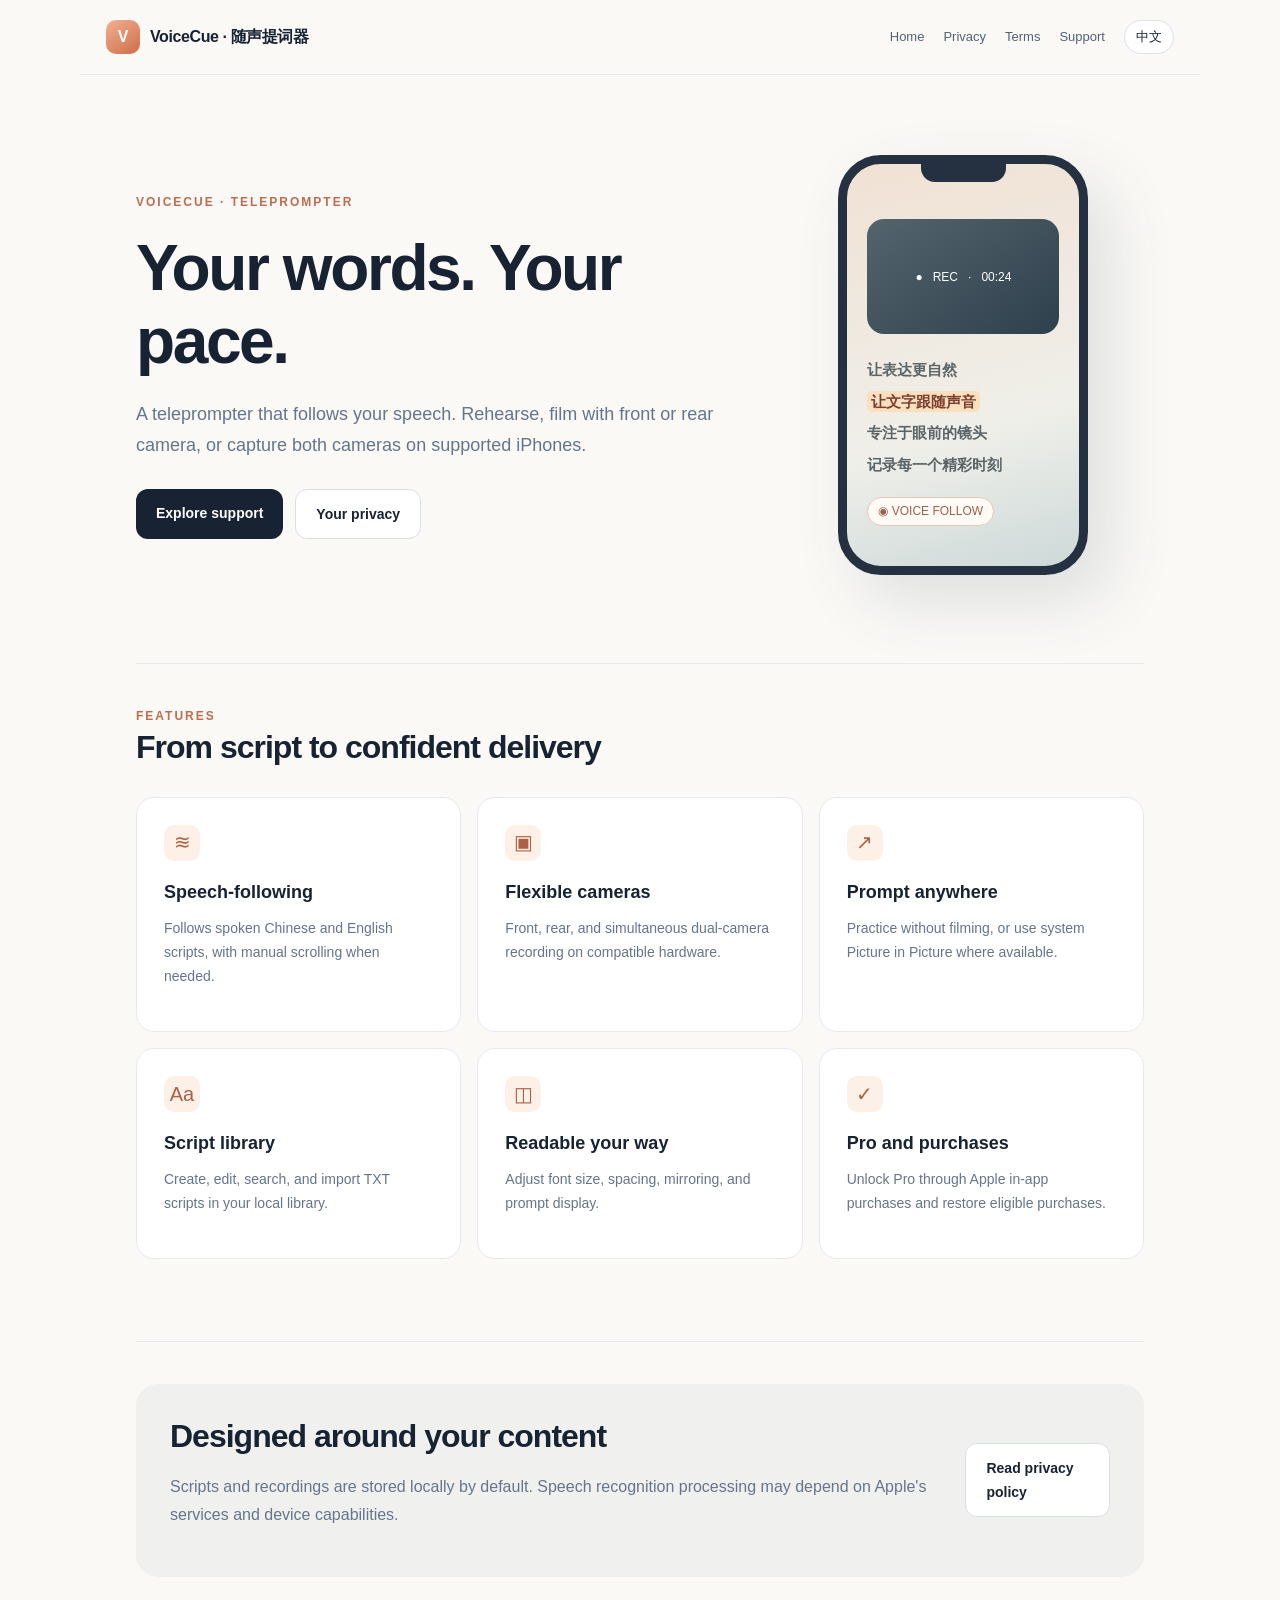
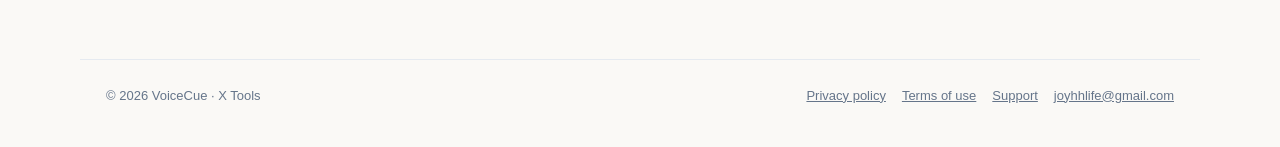
==== voicecue/index.html @ f53d636e "Add VoiceCue bilingual website: voicecue/index.html" ====
<!doctype html><html lang="zh-CN"><head><meta charset="utf-8"><meta name="viewport" content="width=device-width, initial-scale=1"><meta name="description" content="Speech-following teleprompter with front, rear and dual camera capture. iPhone iOS app."><meta name="theme-color" content="#faf9f6"><title>随声提词器 / VoiceCue · VoiceCue</title><style>:root{color-scheme:light;--ink:#172232;--muted:#65758a;--line:#e5eaf0;--accent:#db784c;--bg:#faf9f6}*{box-sizing:border-box}html{scroll-behavior:smooth}body{margin:0;background:var(--bg);color:var(--ink);font-family:-apple-system,BlinkMacSystemFont,"SF Pro Display","Helvetica Neue","PingFang SC",sans-serif;line-height:1.72}a{color:inherit}nav{max-width:1120px;margin:auto;padding:20px 26px;display:flex;justify-content:space-between;align-items:center;gap:18px;border-bottom:1px solid var(--line)}.brand{font-weight:750;text-decoration:none;letter-spacing:-.4px;display:flex;gap:10px;align-items:center}.logo{width:34px;height:34px;background:linear-gradient(145deg,#f1b18f,#ce6d4b);border-radius:10px;display:grid;place-items:center;color:#fff;font-weight:800}.navlinks{display:flex;align-items:center;gap:19px;flex-wrap:wrap;font-size:13px;color:#526276}.navlinks a{text-decoration:none}.navlinks a:hover,.links a:hover{text-decoration:underline}button{font:inherit;cursor:pointer}.lang{border:1px solid #dce2e9;border-radius:99px;background:white;padding:5px 11px;color:var(--ink)}main{max-width:1060px;margin:auto;padding:0 26px}.hero{display:grid;grid-template-columns:1.25fr .75fr;align-items:center;gap:45px;padding:80px 0 88px}.eyebrow{text-transform:uppercase;letter-spacing:2px;font-size:12px;font-weight:700;color:#bf6c4f}h1{font-size:clamp(40px,5vw,66px);line-height:1.13;letter-spacing:-2.4px;margin:20px 0 22px}h2{font-size:32px;letter-spacing:-1px;line-height:1.3;margin:0 0 16px}h3{font-size:18px;margin:0 0 8px}p{color:var(--muted);margin:0 0 16px}.lead{font-size:18px;max-width:600px}.actions{display:flex;gap:12px;flex-wrap:wrap;margin-top:28px}.button{display:inline-flex;padding:12px 20px;border-radius:12px;text-decoration:none;font-weight:650;font-size:14px}.primary{background:var(--ink);color:white}.secondary{border:1px solid #d9dfe7;background:white}.device{height:420px;max-width:250px;width:100%;border:9px solid #253140;border-radius:43px;margin:auto;background:linear-gradient(165deg,#f1e1d4,#efefe9 65%,#cdd9d9);box-shadow:22px 26px 65px #36485b24;position:relative;overflow:hidden;padding:55px 20px 20px}.device:before{content:"";background:#253140;width:85px;height:18px;border-radius:0 0 14px 14px;position:absolute;top:0;left:calc(50% - 42px)}.camera{background:linear-gradient(145deg,#54646d,#2e404d);height:115px;border-radius:17px;margin-bottom:20px;display:flex;align-items:center;justify-content:center;color:white;font-size:12px}.script{font-size:15px;line-height:2.1;font-weight:620;color:#5b6568}.script mark{background:#fbe0bf;color:#7b4031;border-radius:5px;padding:2px 4px}.pill{display:inline-block;border:1px solid #e2c9b7;background:#fffaf6;color:#9a634e;padding:3px 10px;font-size:12px;border-radius:99px;margin-top:17px}.section{padding:42px 0 82px;border-top:1px solid var(--line)}.grid{display:grid;grid-template-columns:repeat(3,1fr);gap:16px;margin-top:28px}.tile{background:white;border:1px solid var(--line);padding:27px;border-radius:18px;min-height:188px}.tile .symbol{display:inline-grid;place-items:center;width:36px;height:36px;border-radius:10px;background:#fdf0e7;color:#ad6043;font-size:20px;margin-bottom:16px}.tile p{font-size:14px}.strip{background:#f0f1ef;border-radius:22px;padding:32px 34px;display:flex;justify-content:space-between;align-items:center;gap:24px}.legal{max-width:820px;margin:0 auto;padding:60px 0 90px}.legal h1{font-size:46px}.legal h2{font-size:22px;margin-top:35px}.legal p,.legal li{font-size:15px;color:#526276}.legal ul{padding-left:23px}.meta{font-size:13px;color:#8b96a2;margin-bottom:28px}footer{max-width:1120px;margin:auto;padding:25px 26px 40px;border-top:1px solid var(--line);display:flex;justify-content:space-between;gap:20px;flex-wrap:wrap;color:var(--muted);font-size:13px}.links{display:flex;gap:16px;flex-wrap:wrap}@media(max-width:760px){.hero{grid-template-columns:1fr;padding:55px 0}.device{height:350px;max-width:215px}.grid{grid-template-columns:1fr}.strip{display:block}.navlinks{gap:10px}.brand .brandtext{display:none}.legal{padding-top:35px}.legal h1{font-size:36px}}</style></head><body><nav><a class="brand" href="/dualcapture-privacy/voicecue/"><span class="logo">V</span><span class="brandtext">VoiceCue · 随声提词器</span></a><div class="navlinks"><a href="/dualcapture-privacy/voicecue/"><span data-zh="首页" data-en="Home">首页</span></a><a href="/dualcapture-privacy/voicecue/privacy.html"><span data-zh="隐私" data-en="Privacy">隐私</span></a><a href="/dualcapture-privacy/voicecue/terms.html"><span data-zh="条款" data-en="Terms">条款</span></a><a href="/dualcapture-privacy/voicecue/support.html"><span data-zh="支持" data-en="Support">支持</span></a><button class="lang" id="lang" aria-label="Switch language">English</button></div></nav><main><section class="hero"><div><div class="eyebrow">VOICECUE · TELEPROMPTER</div><h1><span data-zh="说到哪里，提词就跟到哪里。" data-en="Your words. Your pace.">说到哪里，提词就跟到哪里。</span></h1><p class="lead"><span data-zh="结合智能语音跟读与灵活的镜头拍摄，让你看着镜头自然表达。独立提词、前置、后置和前后双摄，一款 App 自由切换。" data-en="A teleprompter that follows your speech. Rehearse, film with front or rear camera, or capture both cameras on supported iPhones.">结合智能语音跟读与灵活的镜头拍摄，让你看着镜头自然表达。独立提词、前置、后置和前后双摄，一款 App 自由切换。</span></p><div class="actions"><a class="button primary" href="/dualcapture-privacy/voicecue/support.html"><span data-zh="了解如何使用" data-en="Explore support">了解如何使用</span></a><a class="button secondary" href="/dualcapture-privacy/voicecue/privacy.html"><span data-zh="了解隐私保护" data-en="Your privacy">了解隐私保护</span></a></div></div><div class="device" role="img" aria-label="Illustrative teleprompter interface"><div class="camera">● &nbsp; REC &nbsp; · &nbsp; 00:24</div><div class="script">让表达更自然<br><mark>让文字跟随声音</mark><br>专注于眼前的镜头<br>记录每一个精彩时刻</div><div class="pill">◉ VOICE FOLLOW</div></div></section><section class="section"><div class="eyebrow">FEATURES</div><h2><span data-zh="从准备稿件，到自然开拍" data-en="From script to confident delivery">从准备稿件，到自然开拍</span></h2><div class="grid"><article class="tile"><span class="symbol">≋</span><h3><span data-zh="智能语音跟读" data-en="Speech-following">智能语音跟读</span></h3><p><span data-zh="根据朗读内容调整提词进度；支持中文和英文，可切换手动滚动。" data-en="Follows spoken Chinese and English scripts, with manual scrolling when needed.">根据朗读内容调整提词进度；支持中文和英文，可切换手动滚动。</span></p></article><article class="tile"><span class="symbol">▣</span><h3><span data-zh="灵活摄像模式" data-en="Flexible cameras">灵活摄像模式</span></h3><p><span data-zh="支持前摄、后摄及兼容设备上的前后双摄拍摄。" data-en="Front, rear, and simultaneous dual-camera recording on compatible hardware.">支持前摄、后摄及兼容设备上的前后双摄拍摄。</span></p></article><article class="tile"><span class="symbol">↗</span><h3><span data-zh="独立提词与画中画" data-en="Prompt anywhere">独立提词与画中画</span></h3><p><span data-zh="独立练习提词；支持设备允许时启动系统画中画提词。" data-en="Practice without filming, or use system Picture in Picture where available.">独立练习提词；支持设备允许时启动系统画中画提词。</span></p></article><article class="tile"><span class="symbol">Aa</span><h3><span data-zh="稿件管理" data-en="Script library">稿件管理</span></h3><p><span data-zh="本地创建、编辑、搜索和导入 TXT 稿件，随时继续。" data-en="Create, edit, search, and import TXT scripts in your local library.">本地创建、编辑、搜索和导入 TXT 稿件，随时继续。</span></p></article><article class="tile"><span class="symbol">◫</span><h3><span data-zh="舒适阅读" data-en="Readable your way">舒适阅读</span></h3><p><span data-zh="可调文字大小、行距、镜像与样式，适应各种拍摄角度。" data-en="Adjust font size, spacing, mirroring, and prompt display.">可调文字大小、行距、镜像与样式，适应各种拍摄角度。</span></p></article><article class="tile"><span class="symbol">✓</span><h3><span data-zh="专业版与恢复购买" data-en="Pro and purchases">专业版与恢复购买</span></h3><p><span data-zh="使用 Apple 应用内购买解锁专业版；可在 App 内恢复已有购买。" data-en="Unlock Pro through Apple in-app purchases and restore eligible purchases.">使用 Apple 应用内购买解锁专业版；可在 App 内恢复已有购买。</span></p></article></div></section><section class="section"><div class="strip"><div><h2><span data-zh="内容由你掌控" data-en="Designed around your content">内容由你掌控</span></h2><p><span data-zh="稿件和录制内容以本地存储为主；语音服务的数据处理取决于 iOS 设备和 Apple 识别能力，详见隐私政策。" data-en="Scripts and recordings are stored locally by default. Speech recognition processing may depend on Apple's services and device capabilities.">稿件和录制内容以本地存储为主；语音服务的数据处理取决于 iOS 设备和 Apple 识别能力，详见隐私政策。</span></p></div><a class="button secondary" href="/dualcapture-privacy/voicecue/privacy.html"><span data-zh="阅读隐私政策" data-en="Read privacy policy">阅读隐私政策</span></a></div></section></main><footer><span>© 2026 VoiceCue · X Tools</span><div class="links"><a href="/dualcapture-privacy/voicecue/privacy.html"><span data-zh="隐私政策" data-en="Privacy policy">隐私政策</span></a><a href="/dualcapture-privacy/voicecue/terms.html"><span data-zh="使用条款" data-en="Terms of use">使用条款</span></a><a href="/dualcapture-privacy/voicecue/support.html"><span data-zh="技术支持" data-en="Support">技术支持</span></a><a href="mailto:joyhhlife@gmail.com">joyhhlife@gmail.com</a></div></footer><script>(()=>{const params=new URLSearchParams(location.search);const wanted=(params.get('lang')||navigator.language||'zh').toLowerCase();let lang=wanted.startsWith('zh')?'zh':'en';function render(){document.documentElement.lang=lang==='zh'?'zh-CN':'en';document.querySelectorAll('[data-zh][data-en]').forEach(el=>{el.textContent=el.dataset[lang]});document.querySelectorAll('[data-title-zh][data-title-en]').forEach(el=>el.setAttribute('title',el.dataset['title'+(lang==='zh'?'Zh':'En')]));const switcher=document.querySelector('#lang');if(switcher)switcher.textContent=lang==='zh'?'English':'中文'}document.querySelector('#lang')?.addEventListener('click',()=>{lang=lang==='zh'?'en':'zh';const url=new URL(location.href);url.searchParams.set('lang',lang);history.replaceState(null,'',url);render()});render()})();</script></body></html>
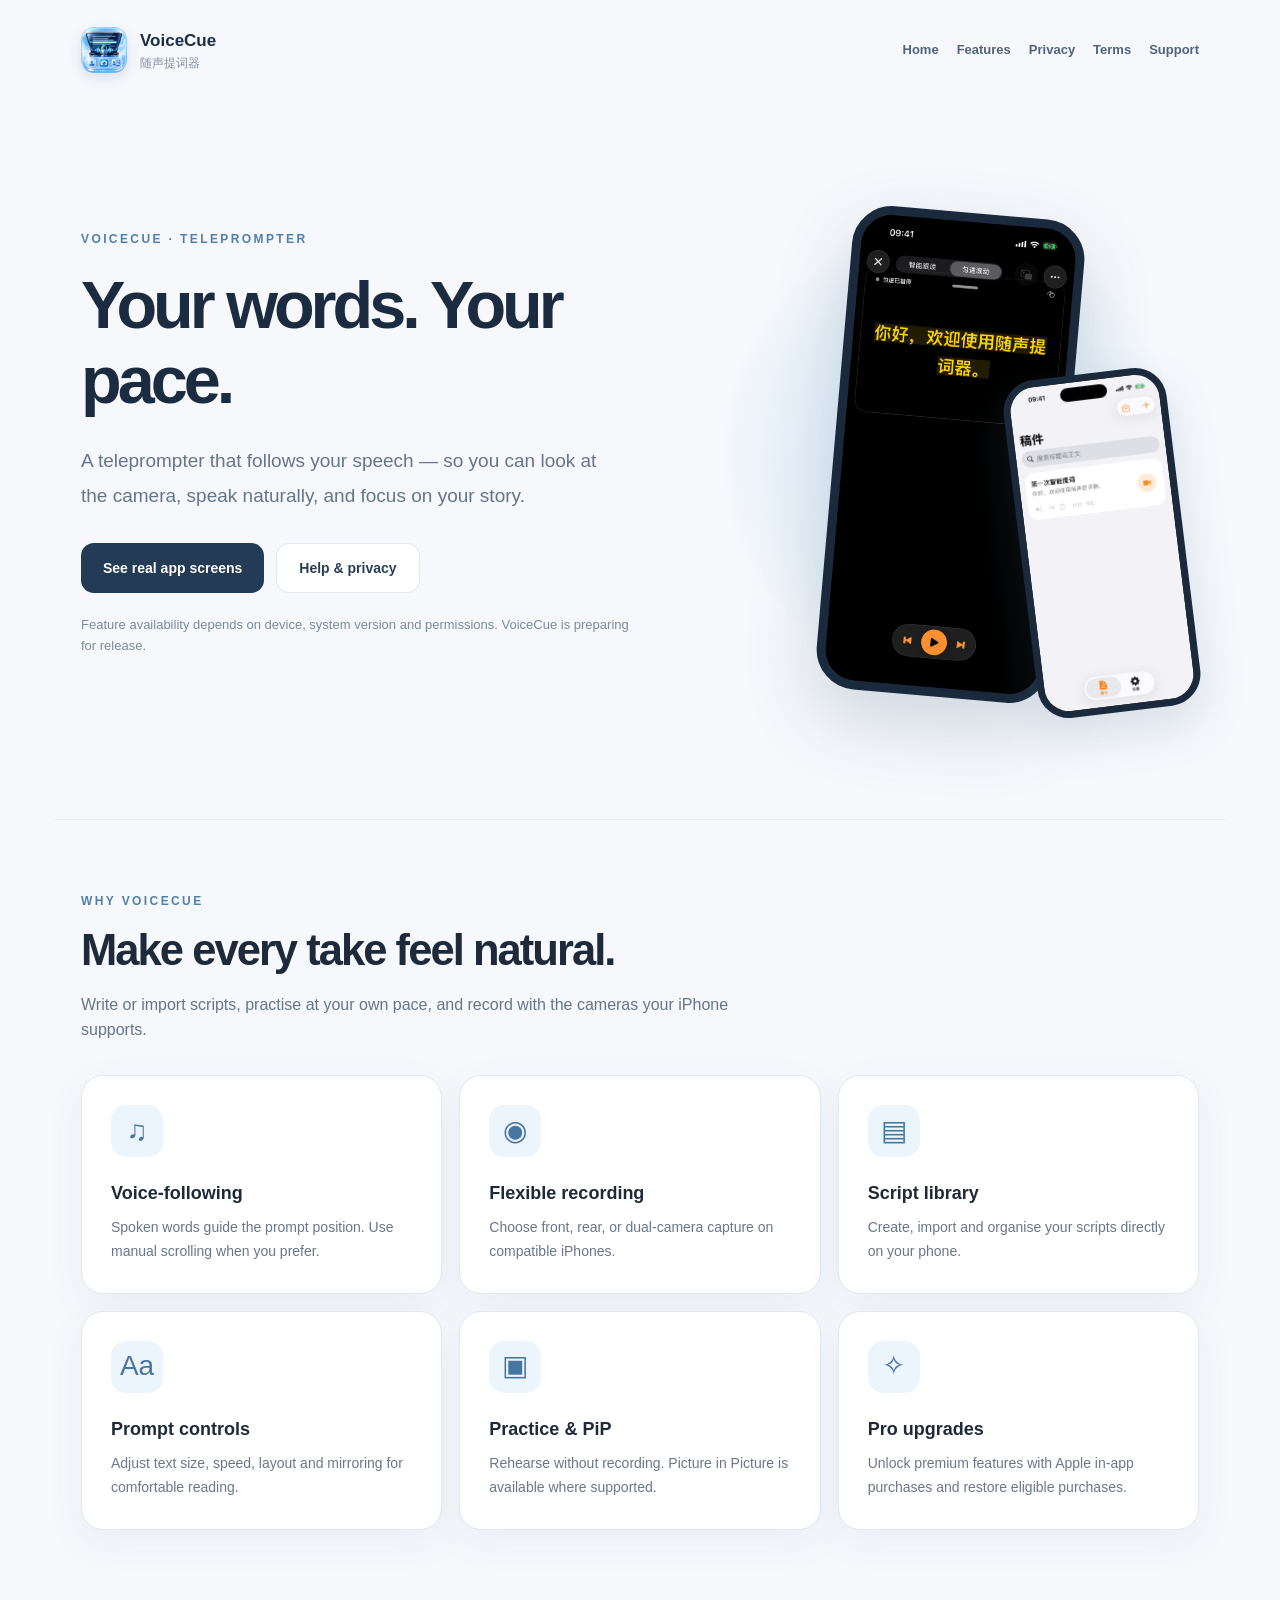
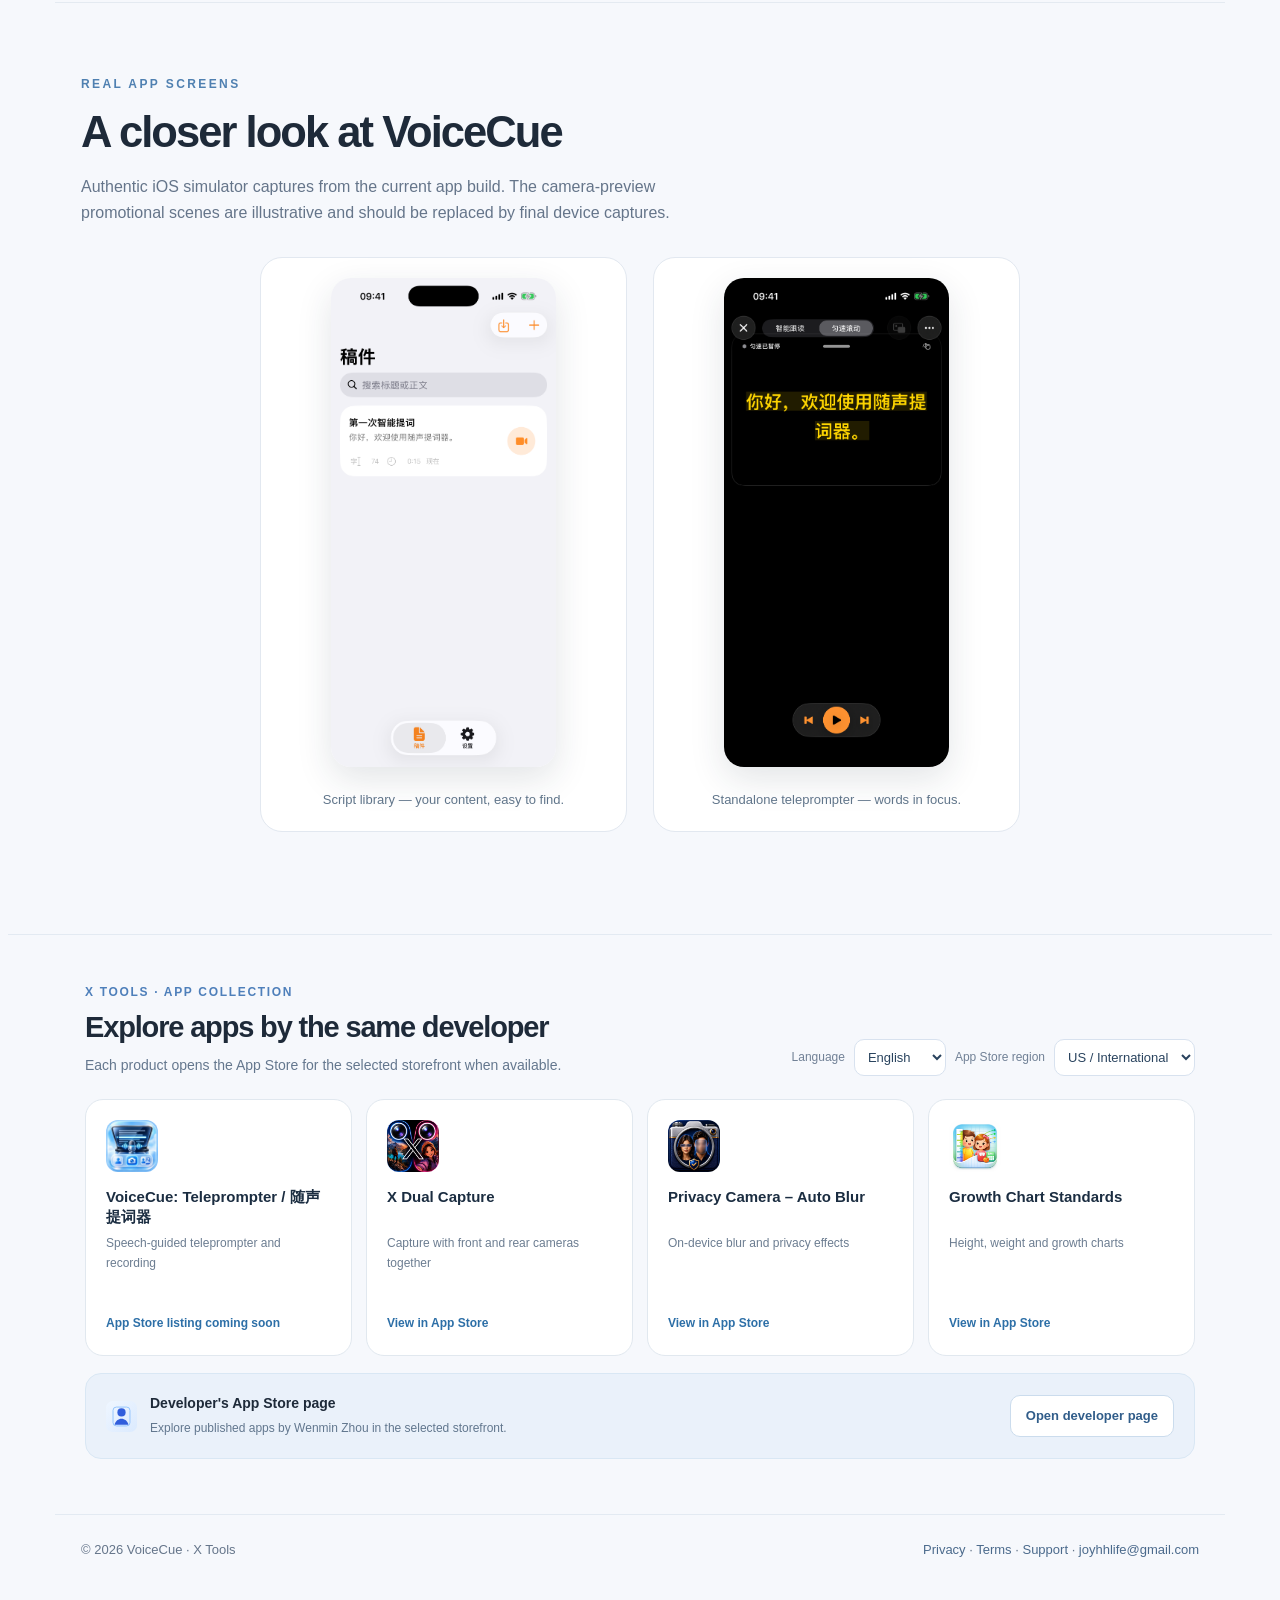
==== commit 9eeb61e5: "Upgrade VoiceCue product microsite with real app images and localized storefront links" ====
--- a/voicecue/index.html
+++ b/voicecue/index.html
@@ -1 +1,8 @@
-<!doctype html><html lang="zh-CN"><head><meta charset="utf-8"><meta name="viewport" content="width=device-width, initial-scale=1"><meta name="description" content="Speech-following teleprompter with front, rear and dual camera capture. iPhone iOS app."><meta name="theme-color" content="#faf9f6"><title>随声提词器 / VoiceCue · VoiceCue</title><style>:root{color-scheme:light;--ink:#172232;--muted:#65758a;--line:#e5eaf0;--accent:#db784c;--bg:#faf9f6}*{box-sizing:border-box}html{scroll-behavior:smooth}body{margin:0;background:var(--bg);color:var(--ink);font-family:-apple-system,BlinkMacSystemFont,"SF Pro Display","Helvetica Neue","PingFang SC",sans-serif;line-height:1.72}a{color:inherit}nav{max-width:1120px;margin:auto;padding:20px 26px;display:flex;justify-content:space-between;align-items:center;gap:18px;border-bottom:1px solid var(--line)}.brand{font-weight:750;text-decoration:none;letter-spacing:-.4px;display:flex;gap:10px;align-items:center}.logo{width:34px;height:34px;background:linear-gradient(145deg,#f1b18f,#ce6d4b);border-radius:10px;display:grid;place-items:center;color:#fff;font-weight:800}.navlinks{display:flex;align-items:center;gap:19px;flex-wrap:wrap;font-size:13px;color:#526276}.navlinks a{text-decoration:none}.navlinks a:hover,.links a:hover{text-decoration:underline}button{font:inherit;cursor:pointer}.lang{border:1px solid #dce2e9;border-radius:99px;background:white;padding:5px 11px;color:var(--ink)}main{max-width:1060px;margin:auto;padding:0 26px}.hero{display:grid;grid-template-columns:1.25fr .75fr;align-items:center;gap:45px;padding:80px 0 88px}.eyebrow{text-transform:uppercase;letter-spacing:2px;font-size:12px;font-weight:700;color:#bf6c4f}h1{font-size:clamp(40px,5vw,66px);line-height:1.13;letter-spacing:-2.4px;margin:20px 0 22px}h2{font-size:32px;letter-spacing:-1px;line-height:1.3;margin:0 0 16px}h3{font-size:18px;margin:0 0 8px}p{color:var(--muted);margin:0 0 16px}.lead{font-size:18px;max-width:600px}.actions{display:flex;gap:12px;flex-wrap:wrap;margin-top:28px}.button{display:inline-flex;padding:12px 20px;border-radius:12px;text-decoration:none;font-weight:650;font-size:14px}.primary{background:var(--ink);color:white}.secondary{border:1px solid #d9dfe7;background:white}.device{height:420px;max-width:250px;width:100%;border:9px solid #253140;border-radius:43px;margin:auto;background:linear-gradient(165deg,#f1e1d4,#efefe9 65%,#cdd9d9);box-shadow:22px 26px 65px #36485b24;position:relative;overflow:hidden;padding:55px 20px 20px}.device:before{content:"";background:#253140;width:85px;height:18px;border-radius:0 0 14px 14px;position:absolute;top:0;left:calc(50% - 42px)}.camera{background:linear-gradient(145deg,#54646d,#2e404d);height:115px;border-radius:17px;margin-bottom:20px;display:flex;align-items:center;justify-content:center;color:white;font-size:12px}.script{font-size:15px;line-height:2.1;font-weight:620;color:#5b6568}.script mark{background:#fbe0bf;color:#7b4031;border-radius:5px;padding:2px 4px}.pill{display:inline-block;border:1px solid #e2c9b7;background:#fffaf6;color:#9a634e;padding:3px 10px;font-size:12px;border-radius:99px;margin-top:17px}.section{padding:42px 0 82px;border-top:1px solid var(--line)}.grid{display:grid;grid-template-columns:repeat(3,1fr);gap:16px;margin-top:28px}.tile{background:white;border:1px solid var(--line);padding:27px;border-radius:18px;min-height:188px}.tile .symbol{display:inline-grid;place-items:center;width:36px;height:36px;border-radius:10px;background:#fdf0e7;color:#ad6043;font-size:20px;margin-bottom:16px}.tile p{font-size:14px}.strip{background:#f0f1ef;border-radius:22px;padding:32px 34px;display:flex;justify-content:space-between;align-items:center;gap:24px}.legal{max-width:820px;margin:0 auto;padding:60px 0 90px}.legal h1{font-size:46px}.legal h2{font-size:22px;margin-top:35px}.legal p,.legal li{font-size:15px;color:#526276}.legal ul{padding-left:23px}.meta{font-size:13px;color:#8b96a2;margin-bottom:28px}footer{max-width:1120px;margin:auto;padding:25px 26px 40px;border-top:1px solid var(--line);display:flex;justify-content:space-between;gap:20px;flex-wrap:wrap;color:var(--muted);font-size:13px}.links{display:flex;gap:16px;flex-wrap:wrap}@media(max-width:760px){.hero{grid-template-columns:1fr;padding:55px 0}.device{height:350px;max-width:215px}.grid{grid-template-columns:1fr}.strip{display:block}.navlinks{gap:10px}.brand .brandtext{display:none}.legal{padding-top:35px}.legal h1{font-size:36px}}</style></head><body><nav><a class="brand" href="/dualcapture-privacy/voicecue/"><span class="logo">V</span><span class="brandtext">VoiceCue · 随声提词器</span></a><div class="navlinks"><a href="/dualcapture-privacy/voicecue/"><span data-zh="首页" data-en="Home">首页</span></a><a href="/dualcapture-privacy/voicecue/privacy.html"><span data-zh="隐私" data-en="Privacy">隐私</span></a><a href="/dualcapture-privacy/voicecue/terms.html"><span data-zh="条款" data-en="Terms">条款</span></a><a href="/dualcapture-privacy/voicecue/support.html"><span data-zh="支持" data-en="Support">支持</span></a><button class="lang" id="lang" aria-label="Switch language">English</button></div></nav><main><section class="hero"><div><div class="eyebrow">VOICECUE · TELEPROMPTER</div><h1><span data-zh="说到哪里，提词就跟到哪里。" data-en="Your words. Your pace.">说到哪里，提词就跟到哪里。</span></h1><p class="lead"><span data-zh="结合智能语音跟读与灵活的镜头拍摄，让你看着镜头自然表达。独立提词、前置、后置和前后双摄，一款 App 自由切换。" data-en="A teleprompter that follows your speech. Rehearse, film with front or rear camera, or capture both cameras on supported iPhones.">结合智能语音跟读与灵活的镜头拍摄，让你看着镜头自然表达。独立提词、前置、后置和前后双摄，一款 App 自由切换。</span></p><div class="actions"><a class="button primary" href="/dualcapture-privacy/voicecue/support.html"><span data-zh="了解如何使用" data-en="Explore support">了解如何使用</span></a><a class="button secondary" href="/dualcapture-privacy/voicecue/privacy.html"><span data-zh="了解隐私保护" data-en="Your privacy">了解隐私保护</span></a></div></div><div class="device" role="img" aria-label="Illustrative teleprompter interface"><div class="camera">● &nbsp; REC &nbsp; · &nbsp; 00:24</div><div class="script">让表达更自然<br><mark>让文字跟随声音</mark><br>专注于眼前的镜头<br>记录每一个精彩时刻</div><div class="pill">◉ VOICE FOLLOW</div></div></section><section class="section"><div class="eyebrow">FEATURES</div><h2><span data-zh="从准备稿件，到自然开拍" data-en="From script to confident delivery">从准备稿件，到自然开拍</span></h2><div class="grid"><article class="tile"><span class="symbol">≋</span><h3><span data-zh="智能语音跟读" data-en="Speech-following">智能语音跟读</span></h3><p><span data-zh="根据朗读内容调整提词进度；支持中文和英文，可切换手动滚动。" data-en="Follows spoken Chinese and English scripts, with manual scrolling when needed.">根据朗读内容调整提词进度；支持中文和英文，可切换手动滚动。</span></p></article><article class="tile"><span class="symbol">▣</span><h3><span data-zh="灵活摄像模式" data-en="Flexible cameras">灵活摄像模式</span></h3><p><span data-zh="支持前摄、后摄及兼容设备上的前后双摄拍摄。" data-en="Front, rear, and simultaneous dual-camera recording on compatible hardware.">支持前摄、后摄及兼容设备上的前后双摄拍摄。</span></p></article><article class="tile"><span class="symbol">↗</span><h3><span data-zh="独立提词与画中画" data-en="Prompt anywhere">独立提词与画中画</span></h3><p><span data-zh="独立练习提词；支持设备允许时启动系统画中画提词。" data-en="Practice without filming, or use system Picture in Picture where available.">独立练习提词；支持设备允许时启动系统画中画提词。</span></p></article><article class="tile"><span class="symbol">Aa</span><h3><span data-zh="稿件管理" data-en="Script library">稿件管理</span></h3><p><span data-zh="本地创建、编辑、搜索和导入 TXT 稿件，随时继续。" data-en="Create, edit, search, and import TXT scripts in your local library.">本地创建、编辑、搜索和导入 TXT 稿件，随时继续。</span></p></article><article class="tile"><span class="symbol">◫</span><h3><span data-zh="舒适阅读" data-en="Readable your way">舒适阅读</span></h3><p><span data-zh="可调文字大小、行距、镜像与样式，适应各种拍摄角度。" data-en="Adjust font size, spacing, mirroring, and prompt display.">可调文字大小、行距、镜像与样式，适应各种拍摄角度。</span></p></article><article class="tile"><span class="symbol">✓</span><h3><span data-zh="专业版与恢复购买" data-en="Pro and purchases">专业版与恢复购买</span></h3><p><span data-zh="使用 Apple 应用内购买解锁专业版；可在 App 内恢复已有购买。" data-en="Unlock Pro through Apple in-app purchases and restore eligible purchases.">使用 Apple 应用内购买解锁专业版；可在 App 内恢复已有购买。</span></p></article></div></section><section class="section"><div class="strip"><div><h2><span data-zh="内容由你掌控" data-en="Designed around your content">内容由你掌控</span></h2><p><span data-zh="稿件和录制内容以本地存储为主；语音服务的数据处理取决于 iOS 设备和 Apple 识别能力，详见隐私政策。" data-en="Scripts and recordings are stored locally by default. Speech recognition processing may depend on Apple's services and device capabilities.">稿件和录制内容以本地存储为主；语音服务的数据处理取决于 iOS 设备和 Apple 识别能力，详见隐私政策。</span></p></div><a class="button secondary" href="/dualcapture-privacy/voicecue/privacy.html"><span data-zh="阅读隐私政策" data-en="Read privacy policy">阅读隐私政策</span></a></div></section></main><footer><span>© 2026 VoiceCue · X Tools</span><div class="links"><a href="/dualcapture-privacy/voicecue/privacy.html"><span data-zh="隐私政策" data-en="Privacy policy">隐私政策</span></a><a href="/dualcapture-privacy/voicecue/terms.html"><span data-zh="使用条款" data-en="Terms of use">使用条款</span></a><a href="/dualcapture-privacy/voicecue/support.html"><span data-zh="技术支持" data-en="Support">技术支持</span></a><a href="mailto:joyhhlife@gmail.com">joyhhlife@gmail.com</a></div></footer><script>(()=>{const params=new URLSearchParams(location.search);const wanted=(params.get('lang')||navigator.language||'zh').toLowerCase();let lang=wanted.startsWith('zh')?'zh':'en';function render(){document.documentElement.lang=lang==='zh'?'zh-CN':'en';document.querySelectorAll('[data-zh][data-en]').forEach(el=>{el.textContent=el.dataset[lang]});document.querySelectorAll('[data-title-zh][data-title-en]').forEach(el=>el.setAttribute('title',el.dataset['title'+(lang==='zh'?'Zh':'En')]));const switcher=document.querySelector('#lang');if(switcher)switcher.textContent=lang==='zh'?'English':'中文'}document.querySelector('#lang')?.addEventListener('click',()=>{lang=lang==='zh'?'en':'zh';const url=new URL(location.href);url.searchParams.set('lang',lang);history.replaceState(null,'',url);render()});render()})();</script></body></html>+<!doctype html>
+<html lang="en"><head><meta charset="utf-8"><meta name="viewport" content="width=device-width,initial-scale=1"><meta name="description" content="VoiceCue: Teleprompter. Speech-following scripts and flexible camera recording on iPhone."><meta name="theme-color" content="#f6f8fc"><meta property="og:title" content="VoiceCue — Your words. Your pace."><meta property="og:description" content="Speech-following teleprompter and recording for iPhone."><title>VoiceCue: Teleprompter · 随声提词器</title><link rel="icon" type="image/png" href="assets/icon.png"><link rel="stylesheet" href="vc-site.css"></head>
+<body class="vc-main">
+<header><nav class="vc-nav"><a class="vc-brand" href="./" data-vc-local><img src="assets/icon.png" alt="VoiceCue"><span>VoiceCue <small style="display:block;color:#8290a0;font-size:12px;font-weight:500">随声提词器</small></span></a><div class="vc-navlinks"><a href="./" data-vc-local data-vc="home">Home</a><a href="#features" data-vc="features">Features</a><a href="privacy.html" data-vc-local data-vc="privacy">Privacy</a><a href="terms.html" data-vc-local data-vc="terms">Terms</a><a href="support.html" data-vc-local data-vc="support">Support</a></div></nav></header>
+<main><section class="vc-hero"><div><div class="vc-kicker" data-vc="eyebrow">VOICECUE · TELEPROMPTER</div><h1 data-vc="hero">Your words. Your pace.</h1><p class="vc-desc" data-vc="lead">A teleprompter that follows your speech — so you can look at the camera, speak naturally, and focus on your story.</p><div class="vc-cta"><a class="vc-btn" href="#screens" data-vc="view">See real app screens</a><a class="vc-btn light" href="support.html" data-vc-local data-vc="supportCta">Help & privacy</a></div><p class="vc-note" data-vc="notice">Feature availability depends on device, system version and permissions. VoiceCue is preparing for release.</p></div><div class="vc-hero-visual" aria-label="VoiceCue UI"><div class="vc-phone"><img src="assets/screen-prompt.png" alt="VoiceCue teleprompter actual simulator screen"></div><div class="vc-phone vc-small-phone"><img src="assets/screen-library.png" alt="VoiceCue script library actual simulator screen"></div></div></section>
+<section class="vc-section" id="features"><div class="vc-kicker">WHY VOICECUE</div><h2 data-vc="section">Make every take feel natural.</h2><p class="vc-intro" data-vc="sectionLead">Write or import scripts, practise at your own pace, and record with the cameras your iPhone supports.</p><div class="vc-features"><article class="vc-feature"><div class="vc-symbol">♫</div><h3 data-vc="f1">Voice-following</h3><p data-vc="f1d"></p></article><article class="vc-feature"><div class="vc-symbol">◉</div><h3 data-vc="f2">Flexible recording</h3><p data-vc="f2d"></p></article><article class="vc-feature"><div class="vc-symbol">▤</div><h3 data-vc="f3">Script library</h3><p data-vc="f3d"></p></article><article class="vc-feature"><div class="vc-symbol">Aa</div><h3 data-vc="f4">Prompt controls</h3><p data-vc="f4d"></p></article><article class="vc-feature"><div class="vc-symbol">▣</div><h3 data-vc="f5">Practice & PiP</h3><p data-vc="f5d"></p></article><article class="vc-feature"><div class="vc-symbol">✧</div><h3 data-vc="f6">Pro upgrades</h3><p data-vc="f6d"></p></article></div></section>
+<section class="vc-section" id="screens"><div class="vc-kicker">REAL APP SCREENS</div><h2 data-vc="real">A closer look at VoiceCue</h2><p class="vc-intro" data-vc="realLead"></p><div class="vc-preview-grid"><figure><img src="assets/screen-library.png" alt="Script library screenshot"><figcaption data-vc="shot1"></figcaption></figure><figure><img src="assets/screen-prompt.png" alt="Voice teleprompter screen"><figcaption data-vc="shot2"></figcaption></figure></div></section></main>
+<footer class="vc-bottom"><span data-vc="footer">© 2026 VoiceCue · X Tools</span><span><a href="privacy.html" data-vc-local data-vc="privacy">Privacy</a> · <a href="terms.html" data-vc-local data-vc="terms">Terms</a> · <a href="support.html" data-vc-local data-vc="support">Support</a> · <a href="mailto:joyhhlife@gmail.com">joyhhlife@gmail.com</a></span></footer><script src="vc-site.js"></script></body></html>
--- a/voicecue/vc-site.css
+++ b/voicecue/vc-site.css
@@ -0,0 +1,52 @@
+
+:root{--vc-bg:#f6f8fc;--vc-ink:#1e2a39;--vc-muted:#65758a;--vc-line:#e2e9f2;--vc-blue:#4385cc;--vc-peach:#fbebe0}
+.vc-main{font-family:-apple-system,BlinkMacSystemFont,"SF Pro Display","Helvetica Neue","PingFang SC",sans-serif;color:var(--vc-ink);background:var(--vc-bg);line-height:1.6}
+.vc-main *,.vc-extras *{box-sizing:border-box}.vc-main a,.vc-extras a{text-decoration:none}
+.vc-nav{max-width:1170px;margin:auto;padding:19px 26px;display:flex;align-items:center;justify-content:space-between;gap:18px}
+.vc-nav .vc-brand{display:flex;align-items:center;gap:13px;font-size:17px;font-weight:750;color:#1d2f46}
+.vc-brand img{width:46px;height:46px;border-radius:13px;object-fit:cover;box-shadow:0 5px 13px #29486c20}
+.vc-navlinks{display:flex;flex-wrap:wrap;align-items:center;gap:18px}.vc-navlinks a{font-size:13px;color:#52647c;font-weight:600}.vc-navlinks a:hover{text-decoration:underline}
+.vc-hero{max-width:1170px;margin:0 auto;padding:92px 26px 95px;display:grid;grid-template-columns:1.06fr .94fr;align-items:center;gap:60px}
+.vc-kicker{font-size:12px;font-weight:800;letter-spacing:.2em;color:#4f80b1;text-transform:uppercase}
+.vc-hero h1{font-size:clamp(43px,5.2vw,75px);letter-spacing:-.06em;line-height:1.13;margin:19px 0 26px;color:#1b2c41;font-weight:800}
+.vc-hero .vc-desc{font-size:19px;line-height:1.8;color:#65758a;max-width:540px}
+.vc-cta{display:flex;gap:12px;margin-top:30px;flex-wrap:wrap}.vc-btn{display:inline-flex;padding:13px 22px;border-radius:13px;font-size:14px;font-weight:700;background:#243b55;color:white!important;align-items:center}.vc-btn.light{background:white;color:#283f57!important;border:1px solid #dfe7f0}
+.vc-hero-visual{position:relative;display:flex;align-items:center;justify-content:center;min-height:540px}
+.vc-hero-visual:before{content:"";position:absolute;width:450px;height:450px;max-width:100%;border-radius:48%;background:radial-gradient(circle,#dbeafb 0%,#e9f2fa 54%,transparent 74%)}
+.vc-phone{position:relative;border:9px solid #1a293c;border-radius:40px;width:233px;overflow:hidden;background:#111;box-shadow:0 28px 70px #3f5b7737;transform:rotate(5deg)}
+.vc-phone img{display:block;width:100%;height:auto}
+.vc-small-phone{position:absolute;right:3%;bottom:2%;width:164px;border-width:7px;border-radius:32px;transform:rotate(-7deg);box-shadow:0 20px 45px #5b789a30}
+.vc-section{max-width:1170px;margin:auto;padding:72px 26px;border-top:1px solid #e4eaf1}
+.vc-section h2{font-size:clamp(29px,3.4vw,46px);letter-spacing:-.045em;line-height:1.2;margin:12px 0 16px}
+.vc-section .vc-intro{font-size:16px;color:#65758a;max-width:650px;margin:0 0 32px}
+.vc-features{display:grid;grid-template-columns:repeat(3,1fr);gap:17px}
+.vc-feature{background:white;border:1px solid #e2e8f0;padding:29px;border-radius:22px;box-shadow:0 12px 38px #435c7410}
+.vc-feature .vc-symbol{font-size:28px;display:grid;place-items:center;width:52px;height:52px;border-radius:15px;background:#edf5fc;color:#4675a4}
+.vc-feature h3{font-size:18px;margin:22px 0 7px}.vc-feature p{font-size:14px;line-height:1.75;color:#69778a;margin:0}
+.vc-preview-grid{display:grid;grid-template-columns:repeat(2,1fr);gap:26px;max-width:760px;margin:30px auto}
+.vc-preview-grid figure{margin:0;background:white;border:1px solid #e2e8f0;border-radius:22px;padding:20px;text-align:center}
+.vc-preview-grid img{width:min(100%,225px);border-radius:20px;box-shadow:0 12px 35px #1d2d4020}
+.vc-preview-grid figcaption{color:#60758a;font-size:13px;margin:15px auto 0;max-width:260px}
+.vc-note{font-size:13px;color:#7a8a9e;margin:22px 0}
+.vc-bottom{max-width:1170px;margin:auto;padding:25px 26px 48px;border-top:1px solid #e3eaf2;display:flex;justify-content:space-between;align-items:center;gap:20px;flex-wrap:wrap;color:#65758a;font-size:13px}
+.vc-bottom a{color:#4b6a8c}
+.vc-extras{background:#f6f8fc;color:#1e2a39;border-top:1px solid #e3eaf2;font-family:-apple-system,BlinkMacSystemFont,"Helvetica Neue","PingFang SC",sans-serif;padding:48px 20px 55px}
+.vc-extras-inner{max-width:1110px;margin:auto}
+.vc-extras-head{display:flex;align-items:flex-end;justify-content:space-between;gap:18px;flex-wrap:wrap;margin-bottom:23px}
+.vc-extras-eyebrow{font-size:12px;font-weight:750;letter-spacing:.14em;color:#4e7fba;text-transform:uppercase}
+.vc-extras-title{font-size:29px;letter-spacing:-.04em;line-height:1.3;margin:7px 0}.vc-extras-sub{font-size:14px;color:#64778e;margin:0}
+.vc-settings{display:flex;align-items:center;gap:9px;flex-wrap:wrap}
+.vc-settings label{font-size:12px;color:#718196}.vc-settings select{border:1px solid #d8e2ef;border-radius:10px;background:white;color:#29435e;padding:9px;font-size:13px;min-height:36px}
+.vc-apps{display:grid;grid-template-columns:repeat(4,minmax(0,1fr));gap:14px}
+.vc-app{background:white;border:1px solid #e1e8ef;border-radius:18px;padding:20px;min-width:0}
+.vc-app img{display:block;width:52px!important;height:52px!important;min-width:52px!important;max-width:52px!important;border-radius:12px!important;object-fit:cover!important}
+.vc-app h3{font-size:15px;line-height:1.35;color:#1b2d41;margin:15px 0 7px;min-height:40px}
+.vc-app p{font-size:12px;line-height:1.65;color:#6c7d91;margin:0 0 12px;min-height:63px}
+.vc-app a{font-size:12px;display:inline-block;color:#2d6fa7!important;font-weight:700}
+.vc-developer{display:flex;gap:13px;align-items:center;flex-wrap:wrap;padding:18px 20px;margin-top:17px;background:#eaf1fa;border:1px solid #d9e7f4;border-radius:16px}
+.vc-developer img{width:31px!important;height:31px!important}.vc-developer .vc-devcopy{flex:1;min-width:220px}
+.vc-developer strong{display:block;font-size:14px}.vc-developer small{color:#62778e;font-size:12px}
+.vc-developer a{display:inline-block;background:white;border:1px solid #cbdced;padding:10px 15px;border-radius:10px;font-size:13px;color:#315d8a!important;font-weight:700}
+body:not(.vc-main) .logo img{width:100%;height:100%;display:block;border-radius:10px;object-fit:cover}
+@media(max-width:920px){.vc-hero{gap:24px}.vc-apps{grid-template-columns:repeat(2,1fr)}.vc-hero-visual{min-height:450px}.vc-features{grid-template-columns:repeat(2,1fr)}}
+@media(max-width:660px){.vc-nav{padding:15px 19px}.vc-navlinks{gap:10px}.vc-navlinks a{font-size:12px}.vc-hero{display:block;padding:49px 21px 72px}.vc-hero-visual{margin-top:35px}.vc-phone{width:210px}.vc-small-phone{width:140px;right:8%}.vc-section{padding:52px 21px}.vc-features{grid-template-columns:1fr}.vc-apps{grid-template-columns:1fr 1fr}.vc-app{padding:15px}.vc-app p{min-height:80px}.vc-extras-title{font-size:25px}.vc-preview-grid{gap:12px}.vc-preview-grid figure{padding:10px}}
